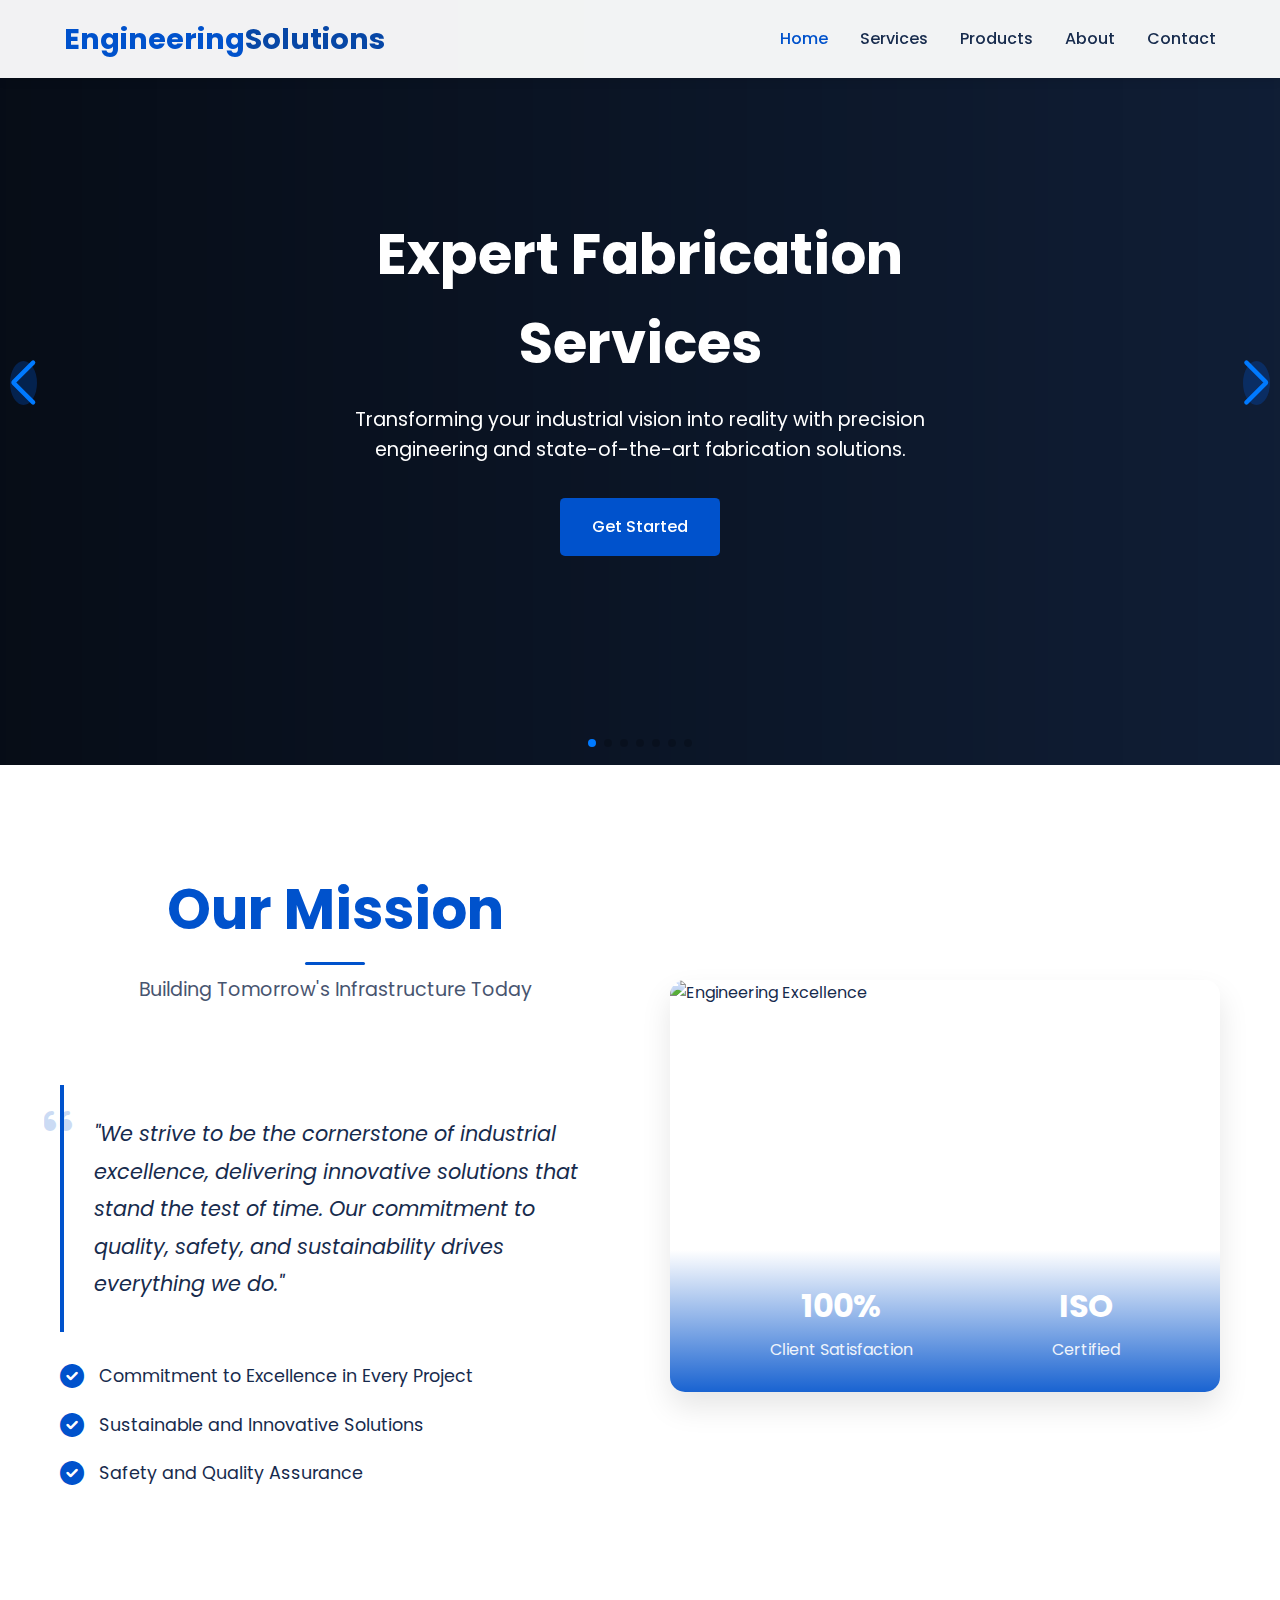
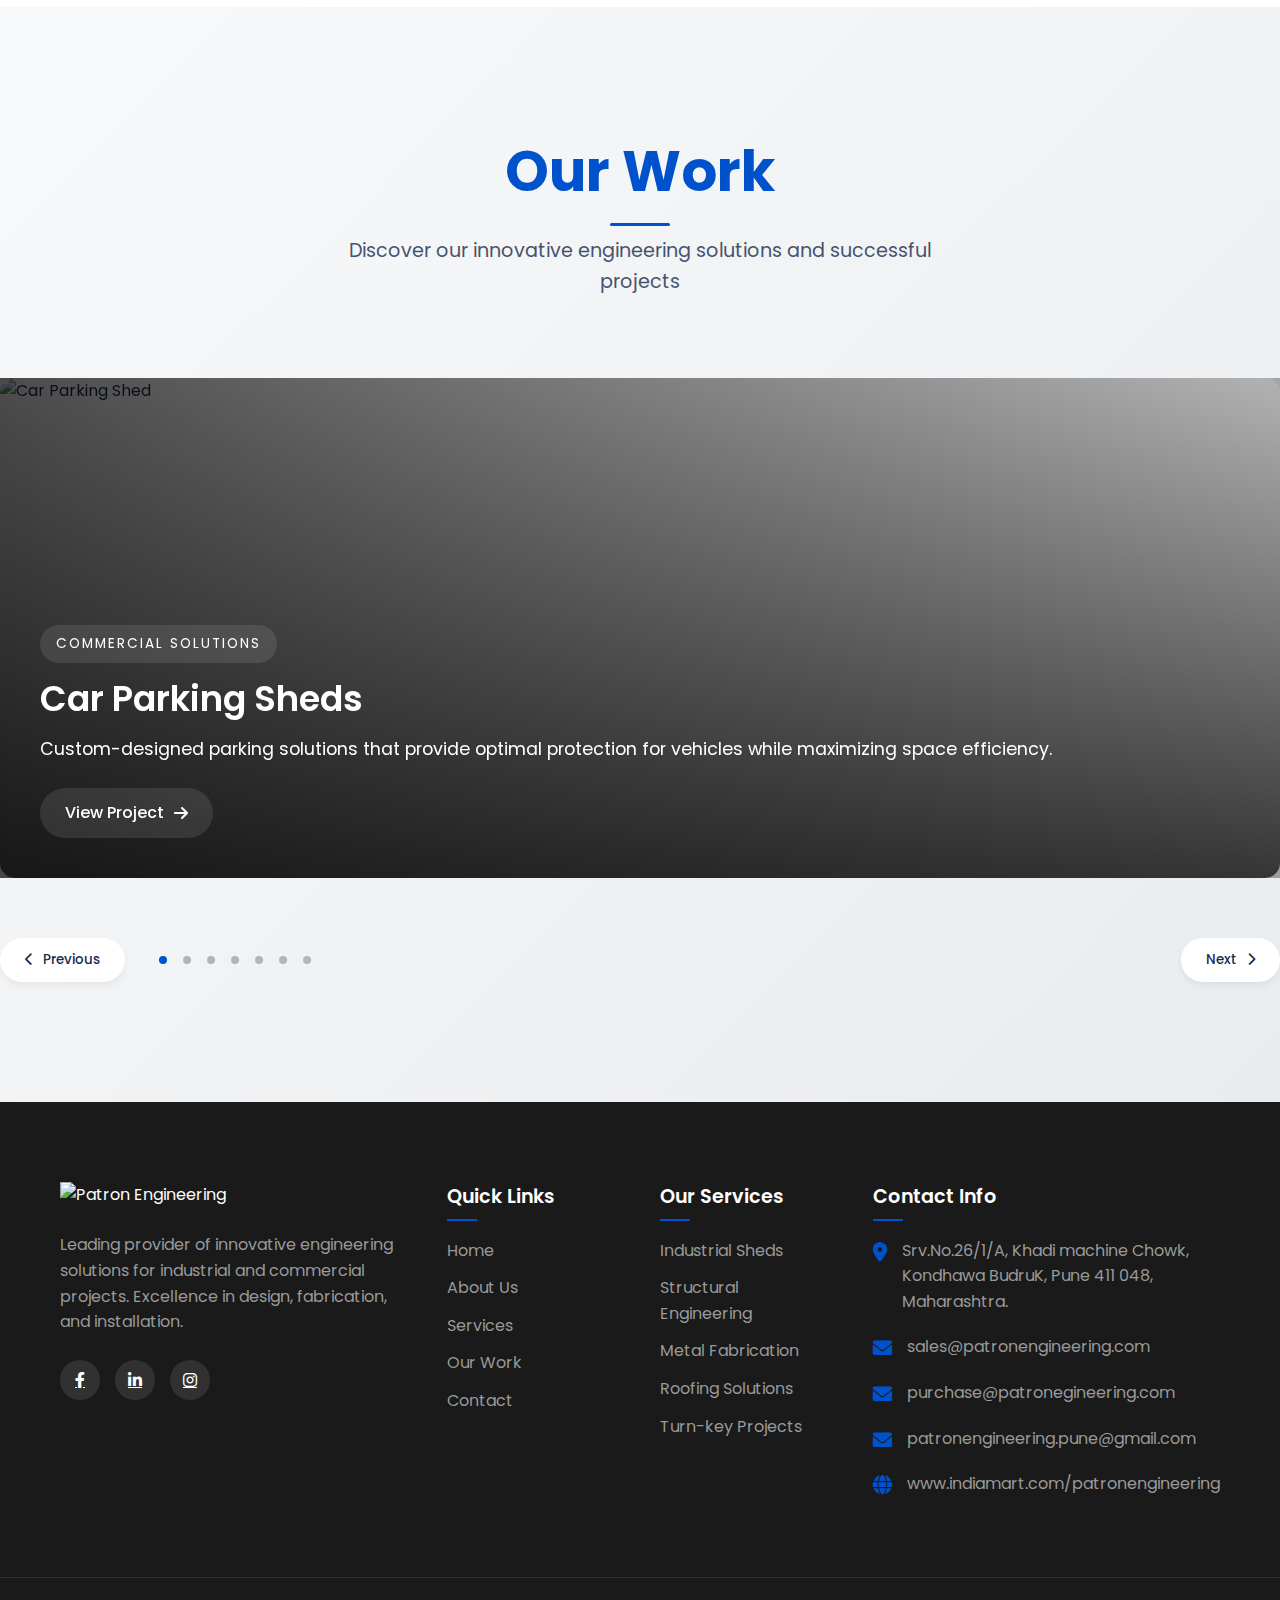
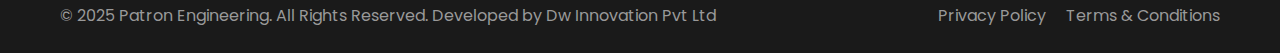
==== index.html @ 4565dd57 "first commit" ====
<!DOCTYPE html>
<html lang="en">
<head>
    <meta charset="UTF-8">
    <meta name="viewport" content="width=device-width, initial-scale=1.0">
    <title>Engineering Solutions</title>
    <link rel="stylesheet" href="styles.css">
    <link href="https://fonts.googleapis.com/css2?family=Poppins:wght@300;400;500;600;700&display=swap" rel="stylesheet">
    <link rel="stylesheet" href="https://cdnjs.cloudflare.com/ajax/libs/font-awesome/6.0.0/css/all.min.css">
    <link rel="stylesheet" href="https://cdn.jsdelivr.net/npm/swiper@8/swiper-bundle.min.css">
</head>
<body>
    <header>
        <nav>
            <div class="logo">
                <h1>Engineering<span>Solutions</span></h1>
            </div>
            <ul class="nav-links">
                <li><a href="index.html" class="active">Home</a></li>
                <li><a href="#services">Services</a></li>
                <li><a href="products.html">Products</a></li>
                <li><a href="about.html">About</a></li>
                <li><a href="contact.html">Contact</a></li>
            </ul>
            <div class="mobile-menu">
                <i class="fas fa-bars"></i>
            </div>
        </nav>
    </header>

    <main>
        <!-- Hero Section -->
        <section id="hero" class="swiper">
            <div class="swiper-wrapper">
                <div class="swiper-slide" style="background-image: url('./images/banner/arc-welding-steel-construction-site.jpg');">
                    <div class="slide-content">
                        <h2>Expert Fabrication Services</h2>
                        <p>Transforming your industrial vision into reality with precision engineering and state-of-the-art fabrication solutions.</p>
                        <a href="#contact" class="cta-button">Get Started</a>
                    </div>
                </div>
                <div class="swiper-slide" style="background-image: url('./images/banner/long-shot-man-working-roof.jpg');">
                    <div class="slide-content">
                        <h2>Premium Roofing Solutions</h2>
                        <p>Industry-leading roofing systems designed for durability, efficiency, and exceptional performance.</p>
                        <a href="#products" class="cta-button">Explore Products</a>
                    </div>
                </div>
                <div class="swiper-slide" style="background-image: url('./images/banner/portrait-factory-worker-protective-equipment-holding-thumbs-up-production-hall.jpg');">
                    <div class="slide-content">
                        <h2>Quality Construction </h2>
                        <p>Superior building materials engineered to meet the highest standards of quality and safety.</p>
                        <a href="#services" class="cta-button">Our Services</a>
                    </div>
                </div>
            </div>
            <div class="swiper-pagination"></div>
            <div class="swiper-button-next"></div>
            <div class="swiper-button-prev"></div>
        </section>

        <!-- Mission Section -->
        <section id="mission" class="section">
            <div class="container">
                <div class="mission-wrapper">
                    <div class="mission-content">
                        <div class="section-header text-left">
                            <h2>Our Mission</h2>
                            <p class="subtitle">Building Tomorrow's Infrastructure Today</p>
                        </div>
                        <div class="mission-text">
                            <blockquote class="mission-quote">
                                <i class="fas fa-quote-left"></i>
                                <p>"We strive to be the cornerstone of industrial excellence, delivering innovative solutions that stand the test of time. Our commitment to quality, safety, and sustainability drives everything we do."</p>
                            </blockquote>
                            <div class="mission-points">
                                <div class="mission-point">
                                    <i class="fas fa-check-circle"></i>
                                    <p>Commitment to Excellence in Every Project</p>
                                </div>
                                <div class="mission-point">
                                    <i class="fas fa-check-circle"></i>
                                    <p>Sustainable and Innovative Solutions</p>
                                </div>
                                <div class="mission-point">
                                    <i class="fas fa-check-circle"></i>
                                    <p>Safety and Quality Assurance</p>
                                </div>
                            </div>
                        </div>
                    </div>
                    <div class="mission-image">
                        <img src="./images/mission/workers-checking-out-architectural-plan-project.jpg" alt="Engineering Excellence">
                        <div class="mission-overlay">
                            <div class="mission-stats">
                                <div class="stat">
                                    <span class="number">100%</span>
                                    <span class="label">Client Satisfaction</span>
                                </div>
                                <div class="stat">
                                    <span class="number">ISO</span>
                                    <span class="label">Certified</span>
                                </div>
                            </div>
                        </div>
                    </div>
                </div>
            </div>
        </section>
         <!-- Client Work Section -->
         <section class="work-slider-container">
            <div class="section-header">
                <h2>Our Work</h2>
                <p class="subtitle">Discover our innovative engineering solutions and successful projects</p>
            </div>
            
            <div class="work-slider swiper">
                <div class="swiper-wrapper">
                    <div class="swiper-slide work-slide">
                        <div class="work-slide-inner">
                            <div class="work-image">
                                <img src="https://shadecoindia.com/wp-content/uploads/2020/01/tensile-shed-car-parking.jpeg" alt="Car Parking Shed">
                                <div class="work-overlay"></div>
                            </div>
                            <div class="work-content">
                                <span class="work-category">Commercial Solutions</span>
                                <h3>Car Parking Sheds</h3>
                                <p>Custom-designed parking solutions that provide optimal protection for vehicles while maximizing space efficiency.</p>
                                <a href="#" class="work-link">
                                    View Project <i class="fas fa-arrow-right"></i>
                                </a>
                            </div>
                        </div>
                    </div>
        
                    <div class="swiper-slide work-slide">
                        <div class="work-slide-inner">
                            <div class="work-image">
                                <img src="https://images.unsplash.com/photo-1701074939685-7c182a8ca8f5?q=80&w=1934&auto=format&fit=crop&ixlib=rb-4.0.3&ixid=M3wxMjA3fDB8MHxwaG90by1wYWdlfHx8fGVufDB8fHx8fA%3D%3D" alt="Air Ventilators">
                                <div class="work-overlay"></div>
                            </div>
                            <div class="work-content">
                                <span class="work-category">Ventilation Systems</span>
                                <h3>Industrial Ventilation</h3>
                                <p>State-of-the-art ventilation solutions designed for optimal air circulation and energy efficiency.</p>
                                <a href="#" class="work-link">
                                    View Project <i class="fas fa-arrow-right"></i>
                                </a>
                            </div>
                        </div>
                    </div>
        
                    <div class="swiper-slide work-slide">
                        <div class="work-slide-inner">
                            <div class="work-image">
                                <img src="./images/work/low-angle-view-scafolding-building.jpg" alt="Prefabricated Factory">
                                <div class="work-overlay"></div>
                            </div>
                            <div class="work-content">
                                <span class="work-category">Turn-key Solutions</span>
                                <h3>Prefabricated Structures</h3>
                                <p>End-to-end construction solutions with modern prefabrication techniques for rapid deployment.</p>
                                <a href="#" class="work-link">
                                    View Project <i class="fas fa-arrow-right"></i>
                                </a>
                            </div>
                        </div>
                    </div>

                    <div class="swiper-slide work-slide">
                        <div class="work-slide-inner">
                            <div class="work-image">
                                <img src="./images/work/industrial-shed-500x500.webp" alt="Industrial Shed">
                                <div class="work-overlay"></div>
                            </div>
                            <div class="work-content">
                                <span class="work-category">Industrial Infrastructure</span>
                                <h3>Industrial Sheds</h3>
                                <p>Custom-engineered industrial sheds designed for maximum durability and operational efficiency.</p>
                                <a href="#" class="work-link">
                                    View Project <i class="fas fa-arrow-right"></i>
                                </a>
                            </div>
                        </div>
                    </div>

                    <div class="swiper-slide work-slide">
                        <div class="work-slide-inner">
                            <div class="work-image">
                                <img src="./images/work/frp-colour-coated-roofing-sheet-250x250.webp" alt="FRP Roofing">
                                <div class="work-overlay"></div>
                            </div>
                            <div class="work-content">
                                <span class="work-category">Roofing Solutions</span>
                                <h3>FRP Roofing Systems</h3>
                                <p>High-quality color-coated roofing sheets that combine aesthetics with superior weather protection.</p>
                                <a href="#" class="work-link">
                                    View Project <i class="fas fa-arrow-right"></i>
                                </a>
                            </div>
                        </div>
                    </div>

                    <div class="swiper-slide work-slide">
                        <div class="work-slide-inner">
                            <div class="work-image">
                                <img src="./images/work/1735461404530-500x500.webp" alt="Metal Fabrication">
                                <div class="work-overlay"></div>
                            </div>
                            <div class="work-content">
                                <span class="work-category">Metal Works</span>
                                <h3>Custom Fabrication</h3>
                                <p>Precision metal fabrication services tailored to meet specific industrial requirements.</p>
                                <a href="#" class="work-link">
                                    View Project <i class="fas fa-arrow-right"></i>
                                </a>
                            </div>
                        </div>
                    </div>

                    <div class="swiper-slide work-slide">
                        <div class="work-slide-inner">
                            <div class="work-image">
                                <img src="./images/work/m46-250x250.webp" alt="Structural Solutions">
                                <div class="work-overlay"></div>
                            </div>
                            <div class="work-content">
                                <span class="work-category">Structural Engineering</span>
                                <h3>Steel Structures</h3>
                                <p>Engineered steel structures designed for strength, stability, and long-term performance.</p>
                                <a href="#" class="work-link">
                                    View Project <i class="fas fa-arrow-right"></i>
                                </a>
                            </div>
                        </div>
                    </div>
                </div>
            </div>
        
            <div class="work-slider-nav">
                <button class="work-prev">
                    <i class="fas fa-chevron-left"></i>
                    <span>Previous</span>
                </button>
                <div class="work-pagination"></div>
                <button class="work-next">
                    <span>Next</span>
                    <i class="fas fa-chevron-right"></i>
                </button>
            </div>
        </section>
    </main>

    <footer class="footer">
        <div class="footer-top">
            <div class="container">
                <div class="footer-grid">
                    <div class="footer-info">
                        <div class="footer-logo">
                            <img src="./images/logo.png" alt="Patron Engineering">
                        </div>
                        <p>Leading provider of innovative engineering solutions for industrial and commercial projects. Excellence in design, fabrication, and installation.</p>
                        <div class="social-links">
                            <a href="#" class="social-link">
                                <i class="fab fa-facebook-f"></i>
                            </a>
                            <a href="#" class="social-link">
                                <i class="fab fa-linkedin-in"></i>
                            </a>
                            <a href="#" class="social-link">
                                <i class="fab fa-instagram"></i>
                            </a>
                        </div>
                    </div>

                    <div class="footer-links">
                        <h4>Quick Links</h4>
                        <ul>
                            <li><a href="#home">Home</a></li>
                            <li><a href="#about">About Us</a></li>
                            <li><a href="#services">Services</a></li>
                            <li><a href="#work">Our Work</a></li>
                            <li><a href="#contact">Contact</a></li>
                        </ul>
                    </div>

                    <div class="footer-services">
                        <h4>Our Services</h4>
                        <ul>
                            <li><a href="#">Industrial Sheds</a></li>
                            <li><a href="#">Structural Engineering</a></li>
                            <li><a href="#">Metal Fabrication</a></li>
                            <li><a href="#">Roofing Solutions</a></li>
                            <li><a href="#">Turn-key Projects</a></li>
                        </ul>
                    </div>

                    <div class="footer-contact">
                        <h4>Contact Info</h4>
                        <ul>
                            <li>
                                <i class="fas fa-map-marker-alt"></i>
                                <span>Srv.No.26/1/A, Khadi machine Chowk,<br>Kondhawa BudruK, Pune 411 048,<br>Maharashtra.</span>
                            </li>
                            <li>
                                <i class="fas fa-envelope"></i>
                                <a href="mailto:sales@patronengineering.com">sales@patronengineering.com</a>
                            </li>
                            <li>
                                <i class="fas fa-envelope"></i>
                                <a href="mailto:purchase@patronegineering.com">purchase@patronegineering.com</a>
                            </li>
                            <li>
                                <i class="fas fa-envelope"></i>
                                <a href="mailto:patronengineering.pune@gmail.com">patronengineering.pune@gmail.com</a>
                            </li>
                            <li>
                                <i class="fas fa-globe"></i>
                                <a href="https://www.indiamart.com/patronengineering" target="_blank">www.indiamart.com/patronengineering</a>
                            </li>
                        </ul>
                    </div>
                </div>
            </div>
        </div>

        <div class="footer-bottom">
            <div class="container">
                <p>&copy; 2025 Patron Engineering. All Rights Reserved. Developed by Dw Innovation Pvt Ltd</p>
                <div class="footer-bottom-links">
                    <a href="#">Privacy Policy</a>
                    <a href="#">Terms & Conditions</a>
                </div>
            </div>
        </div>
    </footer>

    <script src="https://cdn.jsdelivr.net/npm/swiper@8/swiper-bundle.min.js"></script>
    <script src="script.js"></script>
</body>
</html>
---- styles.css ----
:root {
    --primary-color: #0052cc;
    --secondary-color: #0747a6;
    --white: #ffffff;
    --light-gray: #f4f5f7;
    --dark-gray: #172b4d;
}

* {
    margin: 0;
    padding: 0;
    box-sizing: border-box;
    font-family: 'Poppins', sans-serif;
}

body {
    line-height: 1.6;
    color: var(--dark-gray);
}

/* Header Styles */
header {
    position: fixed;
    width: 100%;
    z-index: 1000;
    background: rgba(255, 255, 255, 0.95);
    box-shadow: 0 2px 10px rgba(0, 0, 0, 0.1);
}

nav {
    display: flex;
    justify-content: space-between;
    align-items: center;
    padding: 1rem 5%;
    max-width: 1400px;
    margin: 0 auto;
}

.logo h1 {
    color: var(--primary-color);
    font-size: 1.8rem;
    font-weight: 700;
}

.logo span {
    color: var(--secondary-color);
}

.nav-links {
    display: flex;
    list-style: none;
    gap: 2rem;
}

.nav-links a {
    text-decoration: none;
    color: var(--dark-gray);
    font-weight: 500;
    transition: color 0.3s ease;
}

.nav-links a:hover,
.nav-links a.active {
    color: var(--primary-color);
}

.mobile-menu {
    display: none;
    cursor: pointer;
}

/* Hero Section */
#hero {
    height: 85vh;
    width: 100%;
    position: relative;
    overflow: hidden;
    margin-top: 0;
    background-color: var(--dark-gray);
}

.swiper {
    width: 100%;
    height: 100%;
}

.swiper-slide {
    position: relative;
    background-size: cover;
    background-position: center;
    background-repeat: no-repeat;
    width: 100%;
    height: 100%;
}

.swiper-slide::before {
    content: '';
    position: absolute;
    top: 0;
    left: 0;
    width: 100%;
    height: 100%;
    background: linear-gradient(to right, rgba(0,0,0,0.7), rgba(0,0,0,0.3));
    z-index: 1;
}

.slide-content {
    position: absolute;
    text-align: center;
    top: 50%;
    left: 50%;
    transform: translate(-50%, -50%);
    color: var(--white);
    z-index: 2;
    max-width: 600px;
}

.slide-content h2 {
    text-align: center;
    font-size: 3.5rem;
    font-weight: 700;
    margin-bottom: 1rem;
}

.slide-content p {
    font-size: 1.2rem;
    margin-bottom: 2rem;
}

.cta-button {
    display: inline-block;
    padding: 1rem 2rem;
    background: var(--primary-color);
    color: var(--white);
    text-decoration: none;
    border-radius: 5px;
    font-weight: 500;
    transition: all 0.3s ease;
}

.cta-button:hover {
    background: var(--secondary-color);
    transform: translateY(-2px);
}

/* Navigation Styles */
.swiper-button-next,
.swiper-button-prev {
    color: var(--white);
    width: 50px;
    height: 50px;
    background: rgba(0, 82, 204, 0.3);
    border-radius: 50%;
    transition: all 0.3s ease;
    z-index: 10;
}

.swiper-button-next:hover,
.swiper-button-prev:hover {
    background: var(--primary-color);
}

.swiper-button-next::after,
.swiper-button-prev::after {
    font-size: 1.2rem;
    font-weight: bold;
}

.swiper-pagination {
    z-index: 10;
}

.swiper-pagination-bullet {
    width: 12px;
    height: 12px;
    background: rgba(255, 255, 255, 0.5);
    transition: all 0.3s ease;
}

.swiper-pagination-bullet-active {
    background: var(--primary-color);
    width: 30px;
    border-radius: 6px;
}

/* General Section Styles */
.section {
    padding: 100px 0;
}

.container {
    max-width: 1200px;
    margin: 0 auto;
    padding: 0 20px;
}

.section-header {
    margin-bottom: 3rem;
}

.section-header h2 {
    font-size: 2.5rem;
    color: var(--dark-gray);
    margin-bottom: 1rem;
}

.section-header .subtitle {
    color: var(--primary-color);
    font-size: 1.2rem;
}

.text-left {
    text-align: left;
}

/* Mission Section */
.mission-wrapper {
    display: flex;
    gap: 60px;
    align-items: center;
}

.mission-content {
    flex: 1;
}

.mission-quote {
    position: relative;
    padding: 30px 0;
    margin: 30px 0;
    border-left: 4px solid var(--primary-color);
    padding-left: 30px;
}

.mission-quote i {
    color: var(--primary-color);
    font-size: 2rem;
    opacity: 0.2;
    position: absolute;
    left: -20px;
    top: 20px;
}

.mission-quote p {
    font-size: 1.3rem;
    line-height: 1.8;
    color: var(--dark-gray);
    font-style: italic;
}

.mission-points {
    margin-top: 30px;
}

.mission-point {
    display: flex;
    align-items: center;
    gap: 15px;
    margin-bottom: 20px;
}

.mission-point i {
    color: var(--primary-color);
    font-size: 1.5rem;
}

.mission-point p {
    margin: 0;
    font-size: 1.1rem;
    color: var(--dark-gray);
}

.mission-image {
    flex: 1;
    position: relative;
    border-radius: 15px;
    overflow: hidden;
    box-shadow: 0 15px 30px rgba(0, 0, 0, 0.1);
    aspect-ratio: 4/3;
}

.mission-image img {
    width: 100%;
    height: 100%;
    object-fit: cover;
    transition: transform 0.5s ease;
}

.mission-image:hover img {
    transform: scale(1.05);
}

.mission-overlay {
    position: absolute;
    bottom: 0;
    left: 0;
    right: 0;
    background: linear-gradient(to top, rgba(0,82,204,0.9), transparent);
    padding: 30px;
}

.mission-stats {
    display: flex;
    justify-content: space-around;
    color: white;
    text-align: center;
}

.stat .number {
    display: block;
    font-size: 2rem;
    font-weight: 700;
    margin-bottom: 5px;
}

.stat .label {
    font-size: 1rem;
    opacity: 0.9;
}

/* Work Section Styles */
.work-slider-container {
    position: relative;
    width: 100%;
    padding: 120px 0;
    background: linear-gradient(135deg, #f8f9fa 0%, #e9ecef 100%);
    overflow: hidden;
}

.section-header {
    text-align: center;
    margin-bottom: 80px;
}

.section-header h2 {
    font-size: 3.5rem;
    margin-bottom: 20px;
    color: var(--primary-color);
    position: relative;
}

.section-header h2::after {
    content: '';
    position: absolute;
    bottom: -10px;
    left: 50%;
    transform: translateX(-50%);
    width: 60px;
    height: 3px;
    background: var(--primary-color);
    border-radius: 2px;
}

.section-header .subtitle {
    font-size: 1.2rem;
    color: var(--dark-gray);
    max-width: 600px;
    margin: 0 auto;
    opacity: 0.8;
}

.work-slider {
    padding: 20px 0;
}

.work-slide {
    opacity: 0;
    transition: opacity 0.5s ease;
}

.work-slide-inner {
    position: relative;
    border-radius: 15px;
    overflow: hidden;
    background: var(--white);
    box-shadow: 0 15px 30px rgba(0, 0, 0, 0.1);
}

.work-image {
    position: relative;
    width: 100%;
    height: 500px;
    overflow: hidden;
}

.work-overlay {
    position: absolute;
    inset: 0;
    background: linear-gradient(to top, rgba(0, 0, 0, 0.7), transparent);
    opacity: 0;
    transition: opacity 0.5s ease;
}

.work-image img {
    width: 100%;
    height: 100%;
    object-fit: cover;
    transition: transform 0.5s ease;
}

.work-content {
    position: absolute;
    bottom: 0;
    left: 0;
    right: 0;
    padding: 40px;
    color: var(--white);
    z-index: 2;
}

.work-category {
    display: inline-block;
    font-size: 0.85rem;
    text-transform: uppercase;
    letter-spacing: 2px;
    padding: 8px 16px;
    background: rgba(255, 255, 255, 0.1);
    backdrop-filter: blur(10px);
    border-radius: 30px;
    margin-bottom: 15px;
    transform: translateY(20px);
    opacity: 0;
    transition: all 0.5s ease;
}

.work-content h3 {
    font-size: 2.2rem;
    font-weight: 600;
    line-height: 1.2;
    margin-bottom: 15px;
    transform: translateY(20px);
    opacity: 0;
    transition: all 0.5s ease;
}

.work-content p {
    font-size: 1.1rem;
    line-height: 1.6;
    margin-bottom: 25px;
    opacity: 0;
    transform: translateY(20px);
    transition: all 0.5s ease;
}

.work-link {
    display: inline-flex;
    align-items: center;
    gap: 10px;
    color: var(--white);
    text-decoration: none;
    font-weight: 500;
    padding: 12px 25px;
    background: rgba(255, 255, 255, 0.1);
    backdrop-filter: blur(10px);
    border-radius: 30px;
    transform: translateY(20px);
    opacity: 0;
    transition: all 0.3s ease;
}

.work-link:hover {
    background: var(--primary-color);
    transform: translateY(-2px);
}

.work-link i {
    transition: transform 0.3s ease;
}

.work-link:hover i {
    transform: translateX(5px);
}

/* Active Slide Styles */
.swiper-slide-active.work-slide {
    opacity: 1;
}

.swiper-slide-active .work-overlay {
    opacity: 1;
}

.swiper-slide-active .work-content,
.swiper-slide-active .work-category,
.swiper-slide-active .work-content h3,
.swiper-slide-active .work-content p,
.swiper-slide-active .work-link {
    transform: translateY(0);
    opacity: 1;
}

/* Navigation Styles */
.work-slider-nav {
    display: flex;
    align-items: center;
    justify-content: center;
    gap: 30px;
    margin-top: 60px;
}

.work-prev,
.work-next {
    display: flex;
    align-items: center;
    gap: 10px;
    color: var(--dark-gray);
    font-weight: 500;
    padding: 12px 25px;
    background: var(--white);
    border-radius: 30px;
    box-shadow: 0 4px 6px rgba(0, 0, 0, 0.05);
    cursor: pointer;
    transition: all 0.3s ease;
    border: none;
}

.work-prev:hover,
.work-next:hover {
    background: var(--primary-color);
    color: var(--white);
    transform: translateY(-2px);
}

.work-pagination {
    display: flex;
    gap: 8px;
}

.work-pagination .swiper-pagination-bullet {
    width: 8px;
    height: 8px;
    border-radius: 50%;
    background: var(--dark-gray);
    opacity: 0.3;
    transition: all 0.3s ease;
    cursor: pointer;
}

.work-pagination .swiper-pagination-bullet-active {
    opacity: 1;
    background: var(--primary-color);
}

/* Loading State */
.work-image.loading {
    background: #f1f3f5;
}

/* Responsive Styles */
@media (max-width: 1200px) {
    .section-header h2 {
        font-size: 3rem;
    }
    .work-image {
        height: 450px;
    }
}

@media (max-width: 768px) {
    .work-slider-container {
        padding: 80px 0;
    }
    .section-header h2 {
        font-size: 2.5rem;
    }
    .work-image {
        height: 400px;
    }
    .work-content {
        padding: 30px;
    }
    .work-content h3 {
        font-size: 1.8rem;
    }
}

@media (max-width: 480px) {
    .work-image {
        height: 350px;
    }
    .work-content h3 {
        font-size: 1.5rem;
    }
    .section-header h2 {
        font-size: 2rem;
    }
}

/* Responsive Design */
@media (max-width: 768px) {
    .nav-links {
        display: none;
    }

    .mobile-menu {
        display: block;
    }

    .slide-content {
        left: 5%;
        max-width: 90%;
    }

    .slide-content h2 {
        font-size: 2.5rem;
    }

    .mission-wrapper {
        flex-direction: column;
    }

    .mission-quote p {
        font-size: 1.1rem;
    }

    .section {
        padding: 60px 0;
    }

    .section-header h2 {
        font-size: 2rem;
    }
}

/* Add margin to the main content to prevent overlap */
main {
    position: relative;
    z-index: 1;
}

.section:not(#hero) {
    position: relative;
    z-index: 2;
    background: var(--white);
}

/* Footer Styles */
.footer {
    background: #1a1a1a;
    color: #fff;
}

.footer-top {
    padding: 80px 0 60px;
}

.footer-grid {
    display: grid;
    grid-template-columns: 2fr 1fr 1fr 1.5fr;
    gap: 40px;
}

/* Footer Info Section */
.footer-info {
    max-width: 400px;
}

.footer-logo {
    margin-bottom: 25px;
}

.footer-logo img {
    height: 50px;
    width: auto;
}

.footer-info p {
    color: #999;
    line-height: 1.6;
    margin-bottom: 25px;
}

.social-links {
    display: flex;
    gap: 15px;
}

.social-link {
    display: flex;
    align-items: center;
    justify-content: center;
    width: 40px;
    height: 40px;
    background: rgba(255, 255, 255, 0.1);
    border-radius: 50%;
    color: #fff;
    transition: all 0.3s ease;
}

.social-link:hover {
    background: var(--primary-color);
    transform: translateY(-3px);
}

/* Footer Links Sections */
.footer-links h4,
.footer-services h4,
.footer-contact h4 {
    color: #fff;
    font-size: 1.2rem;
    font-weight: 600;
    margin-bottom: 25px;
    position: relative;
}

.footer-links h4::after,
.footer-services h4::after,
.footer-contact h4::after {
    content: '';
    position: absolute;
    left: 0;
    bottom: -8px;
    width: 30px;
    height: 2px;
    background: var(--primary-color);
}

.footer-links ul,
.footer-services ul,
.footer-contact ul {
    list-style: none;
    padding: 0;
    margin: 0;
}

.footer-links li,
.footer-services li {
    margin-bottom: 12px;
}

.footer-links a,
.footer-services a {
    color: #999;
    text-decoration: none;
    transition: all 0.3s ease;
    display: inline-block;
}

.footer-links a:hover,
.footer-services a:hover {
    color: var(--primary-color);
    transform: translateX(5px);
}

/* Footer Contact Section */
.footer-contact ul li {
    display: flex;
    align-items: flex-start;
    gap: 15px;
    margin-bottom: 20px;
}

.footer-contact i {
    color: var(--primary-color);
    font-size: 1.2rem;
    margin-top: 4px;
}

.footer-contact span,
.footer-contact a {
    color: #999;
    text-decoration: none;
    transition: color 0.3s ease;
    line-height: 1.6;
}

.footer-contact a:hover {
    color: var(--primary-color);
}

/* Footer Bottom */
.footer-bottom {
    padding: 25px 0;
    border-top: 1px solid rgba(255, 255, 255, 0.1);
}

.footer-bottom .container {
    display: flex;
    justify-content: space-between;
    align-items: center;
}

.footer-bottom p {
    color: #999;
    margin: 0;
}

.footer-bottom-links {
    display: flex;
    gap: 20px;
}

.footer-bottom-links a {
    color: #999;
    text-decoration: none;
    transition: color 0.3s ease;
}

.footer-bottom-links a:hover {
    color: var(--primary-color);
}

/* Responsive Footer */
@media (max-width: 1200px) {
    .footer-grid {
        grid-template-columns: 1.5fr 1fr 1fr 1.2fr;
        gap: 30px;
    }
}

@media (max-width: 992px) {
    .footer-grid {
        grid-template-columns: 1fr 1fr;
        gap: 40px;
    }
    
    .footer-info {
        grid-column: 1 / -1;
        max-width: 100%;
        text-align: center;
    }
    
    .social-links {
        justify-content: center;
    }
    
    .footer-links h4::after,
    .footer-services h4::after,
    .footer-contact h4::after {
        left: 50%;
        transform: translateX(-50%);
    }
}

@media (max-width: 768px) {
    .footer-top {
        padding: 60px 0 40px;
    }
    
    .footer-grid {
        grid-template-columns: 1fr;
        gap: 40px;
        text-align: center;
    }
    
    .footer-contact ul li {
        justify-content: center;
    }
    
    .footer-bottom .container {
        flex-direction: column;
        gap: 15px;
        text-align: center;
    }
    
    .footer-bottom-links {
        justify-content: center;
    }
}

@media (max-width: 480px) {
    .footer-top {
        padding: 40px 0 30px;
    }
    
    .footer-grid {
        gap: 30px;
    }
    
    .footer-bottom {
        padding: 20px 0;
    }
}

/* About Page Styles */
.about-banner {
    position: relative;
    height: 85vh;
    background: url('./images/work/low-angle-view-scafolding-building.jpg') center/cover no-repeat;
    display: flex;
    align-items: center;
    justify-content: center;
    text-align: center;
    color: var(--white);
}

.about-banner-overlay {
    position: absolute;
    inset: 0;
    background: rgba(0, 0, 0, 0.6);
}

.about-banner .container {
    margin-top: 100px;
    position: relative;
    z-index: 1;
}

.about-banner h1 {
    font-size: 3.5rem;
    margin-bottom: 20px;
    line-height: 1.2;
}

.about-banner h1 .highlight {
    color: var(--primary-color);
    position: relative;
    display: inline-block;
}

.about-banner h1 .highlight::after {
    content: '';
    position: absolute;
    bottom: 0;
    left: 0;
    width: 100%;
    height: 8px;
    background: rgba(0, 82, 204, 0.3);
    z-index: -1;
}

.about-banner .banner-subtitle {
    font-size: 1.4rem;
    opacity: 0.9;
    margin-bottom: 40px;
    max-width: 700px;
    margin-left: auto;
    margin-right: auto;
}

.about-banner .banner-highlights {
    display: flex;
    justify-content: center;
    gap: 40px;
    margin-top: 40px;
}

.about-banner .highlight-item {
    display: flex;
    flex-direction: column;
    align-items: center;
    gap: 10px;
    padding: 20px;
    background: rgba(255, 255, 255, 0.1);
    backdrop-filter: blur(10px);
    border-radius: 15px;
    transition: transform 0.3s ease;
}

.about-banner .highlight-item:hover {
    transform: translateY(-5px);
}

.about-banner .highlight-item i {
    font-size: 2rem;
    color: var(--primary-color);
}

.about-banner .highlight-item span {
    font-size: 1.1rem;
    font-weight: 500;
}

@media (max-width: 992px) {
    .about-banner h1 {
        font-size: 3rem;
    }
    
    .about-banner .banner-subtitle {
        font-size: 1.2rem;
    }
    
    .about-banner .banner-highlights {
        flex-direction: column;
        gap: 20px;
        align-items: center;
    }
    
    .about-banner .highlight-item {
        width: 100%;
        max-width: 300px;
    }
}

@media (max-width: 768px) {
    .about-banner h1 {
        font-size: 2.5rem;
    }
}

@media (max-width: 480px) {
    .about-banner h1 {
        font-size: 2rem;
    }
}

.about-content {
    padding: 100px 0;
}

.about-grid {
    display: grid;
    grid-template-columns: 1fr 1fr;
    gap: 60px;
    align-items: center;
    margin-bottom: 80px;
}

.about-info h2 {
    font-size: 2.5rem;
    color: var(--primary-color);
    margin-bottom: 30px;
}

.about-info .lead {
    font-size: 1.2rem;
    line-height: 1.8;
    color: var(--dark-gray);
    margin-bottom: 25px;
}

.about-info p {
    color: #666;
    line-height: 1.7;
}

.about-image {
    position: relative;
    border-radius: 20px;
    overflow: hidden;
    box-shadow: 0 20px 40px rgba(0, 0, 0, 0.1);
}

.about-image img {
    width: 100%;
    height: 100%;
    object-fit: cover;
    transition: transform 0.5s ease;
}

.about-image:hover img {
    transform: scale(1.05);
}

/* Company Details */
.company-details {
    padding: 60px 0;
    background: #f8f9fa;
    border-radius: 20px;
    margin-bottom: 80px;
}

.company-details h3 {
    text-align: center;
    font-size: 2rem;
    color: var(--primary-color);
    margin-bottom: 50px;
}

.details-grid {
    display: grid;
    grid-template-columns: repeat(4, 1fr);
    gap: 30px;
    padding: 0 40px;
}

.detail-card {
    text-align: center;
    padding: 30px 20px;
    background: var(--white);
    border-radius: 15px;
    box-shadow: 0 10px 20px rgba(0, 0, 0, 0.05);
    transition: transform 0.3s ease;
}

.detail-card:hover {
    transform: translateY(-5px);
}

.detail-card i {
    font-size: 2.5rem;
    color: var(--primary-color);
    margin-bottom: 20px;
}

.detail-card h4 {
    font-size: 1.1rem;
    margin-bottom: 10px;
    color: var(--dark-gray);
}

.detail-card p {
    color: #666;
}

.gst-info {
    text-align: center;
    margin-top: 40px;
    padding: 30px;
    background: var(--white);
    border-radius: 15px;
    box-shadow: 0 10px 20px rgba(0, 0, 0, 0.05);
    display: inline-block;
    position: relative;
    left: 50%;
    transform: translateX(-50%);
}

.gst-info h4 {
    font-size: 1.2rem;
    color: var(--primary-color);
    margin-bottom: 10px;
}

.gst-info p {
    font-size: 1.1rem;
    color: var(--dark-gray);
    font-weight: 500;
}

/* Why Choose Us */
.why-choose-us {
    padding: 60px 0;
}

.why-choose-us h3 {
    text-align: center;
    font-size: 2rem;
    color: var(--primary-color);
    margin-bottom: 50px;
}

.features-grid {
    display: grid;
    grid-template-columns: repeat(4, 1fr);
    gap: 30px;
}

.feature {
    text-align: center;
    padding: 40px 20px;
    background: var(--white);
    border-radius: 15px;
    box-shadow: 0 10px 20px rgba(0, 0, 0, 0.05);
    transition: transform 0.3s ease;
}

.feature:hover {
    transform: translateY(-5px);
}

.feature i {
    font-size: 2.5rem;
    color: var(--primary-color);
    margin-bottom: 20px;
}

.feature h4 {
    font-size: 1.2rem;
    margin-bottom: 15px;
    color: var(--dark-gray);
}

.feature p {
    color: #666;
    line-height: 1.6;
}

/* Responsive Styles */
@media (max-width: 1200px) {
    .about-banner h1 {
        font-size: 3.5rem;
    }
    .details-grid,
    .features-grid {
        grid-template-columns: repeat(2, 1fr);
    }
}

@media (max-width: 992px) {
    .about-grid {
        grid-template-columns: 1fr;
        gap: 40px;
    }
    .about-info {
        text-align: center;
    }
    .about-banner h1 {
        font-size: 3rem;
    }
}

@media (max-width: 768px) {
    .about-banner {
        height: 300px;
    }
    .about-banner h1 {
        font-size: 2.5rem;
    }
    .about-content {
        padding: 60px 0;
    }
    .company-details {
        padding: 40px 0;
    }
    .details-grid,
    .features-grid {
        grid-template-columns: 1fr;
        gap: 20px;
    }
    .detail-card,
    .feature {
        padding: 25px 15px;
    }
}

@media (max-width: 480px) {
    .about-banner h1 {
        font-size: 2rem;
    }
    .about-banner p {
        font-size: 1rem;
    }
    .about-info h2 {
        font-size: 2rem;
    }
    .company-details h3,
    .why-choose-us h3 {
        font-size: 1.8rem;
    }
}

/* Contact Page Styles */
.contact-banner {
    position: relative;
    padding-top: 80px;
    height: 85vh;
    background: url('./images/contact/carpenter-talking-mobile-phone.jpg') center/cover no-repeat;
    display: flex;
    align-items: center;
    text-align: center;
    color: var(--white);
}

.contact-banner-overlay {
    position: absolute;
    inset: 0;
    background: rgba(0, 0, 0, 0.6);
}

.contact-banner .container {
    position: relative;
    z-index: 1;
}

.contact-banner h1 {
    font-size: 3.5rem;
    margin-bottom: 20px;
    line-height: 1.2;
}

.contact-banner h1 .highlight {
    color: var(--primary-color);
    position: relative;
    display: inline-block;
}

.contact-banner h1 .highlight::after {
    content: '';
    position: absolute;
    bottom: 0;
    left: 0;
    width: 100%;
    height: 8px;
    background: rgba(0, 82, 204, 0.3);
    z-index: -1;
}

.contact-banner .banner-subtitle {
    font-size: 1.4rem;
    opacity: 0.9;
    margin-bottom: 40px;
    max-width: 700px;
    margin-left: auto;
    margin-right: auto;
}

.banner-highlights {
    display: flex;
    justify-content: center;
    gap: 40px;
    margin-top: 40px;
}

.highlight-item {
    display: flex;
    flex-direction: column;
    align-items: center;
    gap: 10px;
    padding: 20px;
    background: rgba(255, 255, 255, 0.1);
    backdrop-filter: blur(10px);
    border-radius: 15px;
    transition: transform 0.3s ease;
}

.highlight-item:hover {
    transform: translateY(-5px);
}

.highlight-item i {
    font-size: 2rem;
    color: var(--primary-color);
}

.highlight-item span {
    font-size: 1.1rem;
    font-weight: 500;
}

.contact-content {
    padding: 80px 0;
}

.contact-grid {
    display: grid;
    grid-template-columns: 1.2fr 0.8fr;
    gap: 60px;
    align-items: start;
}

/* Contact Form Styles */
.contact-form-container {
    background: white;
    padding: 40px;
    border-radius: 20px;
    box-shadow: 0 10px 30px rgba(0, 0, 0, 0.1);
}

.contact-form-container h2 {
    font-size: 2rem;
    color: var(--primary-color);
    margin-bottom: 30px;
}

.contact-form {
    display: grid;
    gap: 20px;
}

.form-group {
    position: relative;
}

.form-group input,
.form-group select,
.form-group textarea {
    width: 100%;
    padding: 15px;
    border: 1px solid #ddd;
    border-radius: 8px;
    font-family: inherit;
}

.form-group textarea {
    height: 150px;
    resize: none;
}

.form-group label {
    position: absolute;
    left: 15px;
    top: 15px;
    color: #666;
    transition: all 0.3s ease;
    pointer-events: none;
}

.form-group input:focus,
.form-group select:focus,
.form-group textarea:focus {
    border-color: var(--primary-color);
    box-shadow: 0 0 0 2px rgba(0, 82, 204, 0.1);
    outline: none;
}

.form-group input:focus + label,
.form-group textarea:focus + label,
.form-group input:not(:placeholder-shown) + label,
.form-group textarea:not(:placeholder-shown) + label {
    top: -10px;
    left: 10px;
    background: white;
    padding: 0 5px;
    font-size: 0.8rem;
    color: var(--primary-color);
}

.submit-btn {
    background: var(--primary-color);
    color: white;
    padding: 15px 30px;
    border: none;
    border-radius: 8px;
    font-size: 1rem;
    font-weight: 600;
    cursor: pointer;
    transition: all 0.3s ease;
}

.submit-btn:hover {
    background: #0747a6;
    transform: translateY(-2px);
}

/* Contact Info Styles */
.contact-info-container {
    display: grid;
    gap: 30px;
}

.contact-info-card {
    background: white;
    padding: 30px;
    border-radius: 15px;
    box-shadow: 0 10px 30px rgba(0, 0, 0, 0.1);
}

.contact-info-card h3 {
    color: var(--primary-color);
    font-size: 1.3rem;
    margin-bottom: 20px;
    position: relative;
}

.contact-info-card h3::after {
    content: '';
    position: absolute;
    left: 0;
    bottom: -8px;
    width: 40px;
    height: 2px;
    background: var(--primary-color);
}

.contact-info-card p {
    display: flex;
    align-items: flex-start;
    gap: 10px;
    color: #666;
    line-height: 1.6;
    margin-bottom: 15px;
}

.contact-info-card p:last-child {
    margin-bottom: 0;
}

.contact-info-card i {
    color: var(--primary-color);
    margin-top: 5px;
}

.contact-info-card a {
    color: #666;
    text-decoration: none;
    transition: color 0.3s ease;
}

.contact-info-card a:hover {
    color: var(--primary-color);
}

/* Map Section */
.map-section {
    padding: 0 0 80px;
}

.map-section h2 {
    text-align: center;
    font-size: 2rem;
    color: var(--primary-color);
    margin-bottom: 40px;
}

.map-container {
    border-radius: 20px;
    overflow: hidden;
    box-shadow: 0 10px 30px rgba(0, 0, 0, 0.1);
}

/* Responsive Styles */
@media (max-width: 992px) {
    .contact-grid {
        grid-template-columns: 1fr;
        gap: 40px;
    }
    
    .contact-banner h1 {
        font-size: 3rem;
    }
    
    .contact-banner .banner-subtitle {
        font-size: 1.2rem;
    }
    
    .banner-highlights {
        flex-direction: column;
        gap: 20px;
        align-items: center;
    }
    
    .highlight-item {
        width: 100%;
        max-width: 300px;
    }
}

@media (max-width: 768px) {
    .contact-banner {
        height: 300px;
    }
    
    .contact-banner h1 {
        font-size: 2.5rem;
    }
    
    .contact-content {
        padding: 60px 0;
    }
    
    .contact-form-container {
        padding: 30px;
    }
    
    .map-section {
        padding: 0 0 60px;
    }
}

@media (max-width: 480px) {
    .contact-banner h1 {
        font-size: 2rem;
    }
    
    .contact-form-container h2 {
        font-size: 1.8rem;
    }
}

/* Products Page Styles */
.products-hero {
    height: 40vh;
    background: linear-gradient(rgba(0, 0, 0, 0.6), rgba(0, 0, 0, 0.6)), url('./images/banner/arc-welding-steel-construction-site.jpg');
    background-size: cover;
    background-position: center;
    display: flex;
    align-items: center;
    justify-content: center;
    text-align: center;
    color: var(--white);
    margin-top: 80px;
}

.products-hero h1 {
    font-size: 3.5rem;
    margin-bottom: 1rem;
}

.products-hero p {
    font-size: 1.2rem;
    max-width: 600px;
    margin: 0 auto;
}

.product-categories {
    padding: 80px 0;
    background-color: var(--light-gray);
}

.category-filters {
    display: flex;
    justify-content: center;
    gap: 1rem;
    margin-bottom: 3rem;
    flex-wrap: wrap;
}

.filter-btn {
    padding: 0.8rem 1.5rem;
    border: none;
    background: var(--white);
    color: var(--dark-gray);
    border-radius: 30px;
    cursor: pointer;
    font-weight: 500;
    transition: all 0.3s ease;
}

.filter-btn:hover,
.filter-btn.active {
    background: var(--primary-color);
    color: var(--white);
}

.products-grid {
    display: grid;
    grid-template-columns: repeat(auto-fit, minmax(300px, 1fr));
    gap: 2rem;
    padding: 0 20px;
}

.product-card {
    background: var(--white);
    border-radius: 15px;
    overflow: hidden;
    box-shadow: 0 5px 15px rgba(0, 0, 0, 0.1);
    transition: transform 0.3s ease;
}

.product-card:hover {
    transform: translateY(-5px);
}

.product-image {
    position: relative;
    height: 250px;
    overflow: hidden;
}

.product-image img {
    width: 100%;
    height: 100%;
    object-fit: cover;
    transition: transform 0.3s ease;
}

.product-card:hover .product-image img {
    transform: scale(1.1);
}

.product-overlay {
    position: absolute;
    top: 0;
    left: 0;
    width: 100%;
    height: 100%;
    background: rgba(0, 82, 204, 0.8);
    display: flex;
    align-items: center;
    justify-content: center;
    opacity: 0;
    transition: opacity 0.3s ease;
}

.product-card:hover .product-overlay {
    opacity: 1;
}

.inquiry-btn {
    padding: 1rem 2rem;
    background: var(--white);
    color: var(--primary-color);
    border: none;
    border-radius: 30px;
    font-weight: 600;
    cursor: pointer;
    transition: all 0.3s ease;
}

.inquiry-btn:hover {
    background: var(--primary-color);
    color: var(--white);
}

.product-info {
    padding: 1.5rem;
}

.product-info h3 {
    font-size: 1.2rem;
    margin-bottom: 0.5rem;
    color: var(--dark-gray);
}

.product-info p {
    color: #666;
    font-size: 0.9rem;
    margin-bottom: 1rem;
}

.features {
    list-style: none;
    padding: 0;
}

.features li {
    display: flex;
    align-items: center;
    gap: 0.5rem;
    color: #666;
    font-size: 0.9rem;
    margin-bottom: 0.5rem;
}

.features li i {
    color: var(--primary-color);
}

.inquiry-section {
    padding: 80px 0;
    background: var(--white);
}

.inquiry-content {
    max-width: 600px;
    margin: 0 auto;
    text-align: center;
}

.inquiry-form {
    margin-top: 2rem;
}

.form-group {
    margin-bottom: 1rem;
}

.form-group input,
.form-group textarea {
    width: 100%;
    padding: 1rem;
    border: 1px solid #ddd;
    border-radius: 8px;
    font-family: inherit;
}

.form-group textarea {
    height: 150px;
    resize: vertical;
}

@media (max-width: 768px) {
    .products-hero h1 {
        font-size: 2.5rem;
    }

    .products-hero p {
        font-size: 1rem;
    }

    .category-filters {
        padding: 0 20px;
    }

    .filter-btn {
        padding: 0.6rem 1.2rem;
        font-size: 0.9rem;
    }

    .products-grid {
        grid-template-columns: repeat(auto-fit, minmax(250px, 1fr));
    }
}

@media (max-width: 480px) {
    .products-hero h1 {
        font-size: 2rem;
    }

    .filter-btn {
        padding: 0.5rem 1rem;
        font-size: 0.8rem;
    }
}
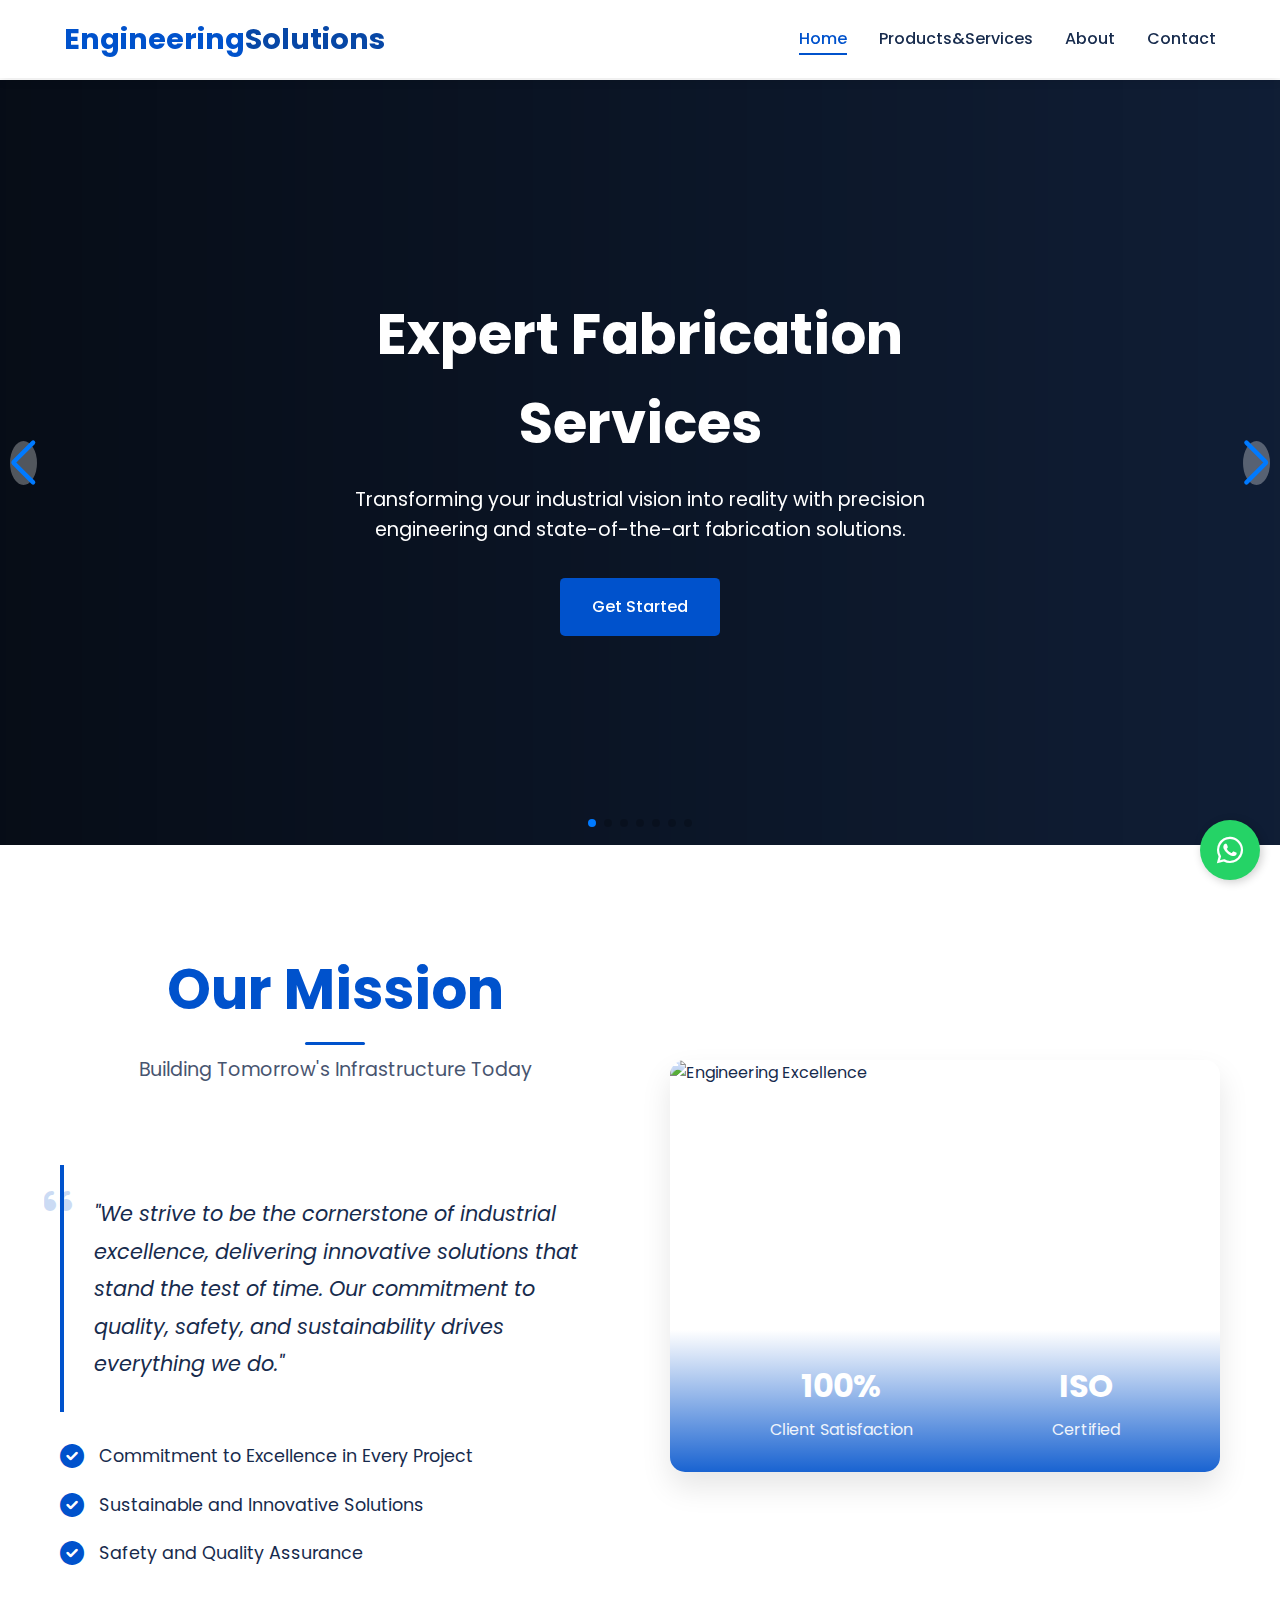
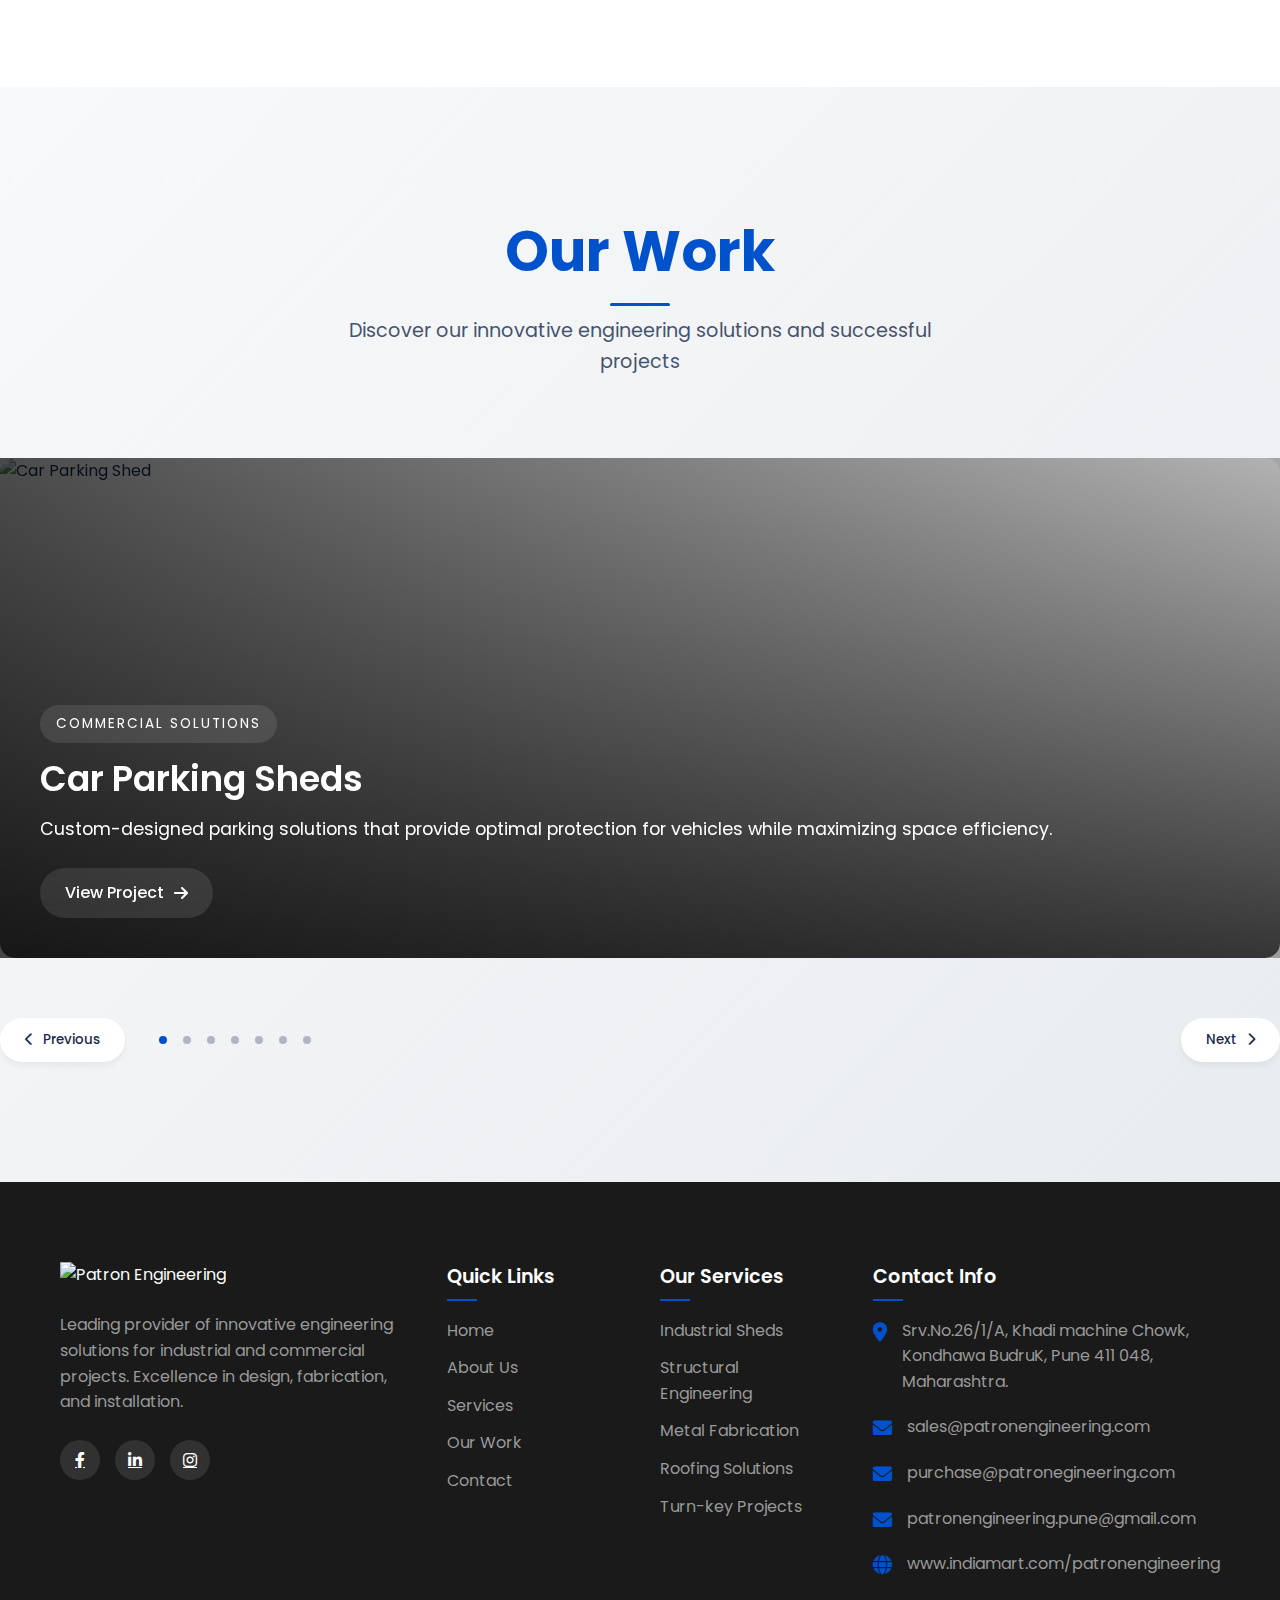
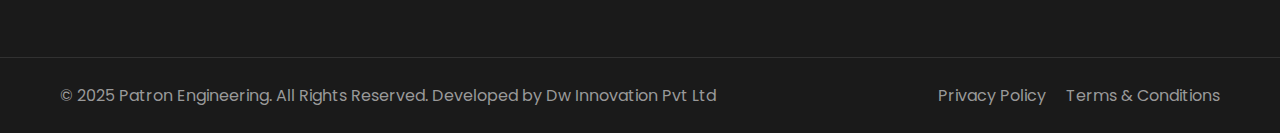
==== commit b2636054: "done" ====
--- a/index.html
+++ b/index.html
@@ -9,7 +9,9 @@
     <link rel="stylesheet" href="https://cdnjs.cloudflare.com/ajax/libs/font-awesome/6.0.0/css/all.min.css">
     <link rel="stylesheet" href="https://cdn.jsdelivr.net/npm/swiper@8/swiper-bundle.min.css">
 </head>
+
 <body>
+    
     <header>
         <nav>
             <div class="logo">
@@ -17,8 +19,8 @@
             </div>
             <ul class="nav-links">
                 <li><a href="index.html" class="active">Home</a></li>
-                <li><a href="#services">Services</a></li>
-                <li><a href="products.html">Products</a></li>
+                <!-- <li><a href="#services">Services</a></li> -->
+                <li><a href="products.html">Products&Services</a></li>
                 <li><a href="about.html">About</a></li>
                 <li><a href="contact.html">Contact</a></li>
             </ul>
@@ -250,6 +252,35 @@
             </div>
         </section>
     </main>
+     <!-- Floating WhatsApp Button -->
+     <a href="https://wa.me/yourmobilenumber" class="whatsapp-float" target="_blank">
+        <i class="fab fa-whatsapp"></i>
+    </a>
+    
+    <style>
+        .whatsapp-float {
+            position: fixed;
+            bottom: 20px;
+            right: 20px;
+            background-color: #25D366;
+            color: white;
+            z-index: 100;
+            width: 60px;
+            height: 60px;
+            display: flex;
+            align-items: center;
+            justify-content: center;
+            border-radius: 50%;
+            box-shadow: 2px 2px 10px rgba(0, 0, 0, 0.2);
+            font-size: 30px;
+            text-decoration: none;
+            /* transition: background 0.3s; */
+        }
+
+        .whatsapp-float:hover {
+            background-color: #1ebe5d;
+        }
+    </style>
 
     <footer class="footer">
         <div class="footer-top">
--- a/styles.css
+++ b/styles.css
@@ -4,6 +4,7 @@
     --white: #ffffff;
     --light-gray: #f4f5f7;
     --dark-gray: #172b4d;
+    --text-gray: #666;
 }
 
 * {
@@ -21,10 +22,13 @@
 /* Header Styles */
 header {
     position: fixed;
+    top: 0;
+    left: 0;
     width: 100%;
-    z-index: 1000;
     background: rgba(255, 255, 255, 0.95);
     box-shadow: 0 2px 10px rgba(0, 0, 0, 0.1);
+    z-index: 1000;
+    backdrop-filter: blur(10px);
 }
 
 nav {
@@ -37,9 +41,10 @@
 }
 
 .logo h1 {
-    color: var(--primary-color);
     font-size: 1.8rem;
     font-weight: 700;
+    color: var(--primary-color);
+    margin: 0;
 }
 
 .logo span {
@@ -48,25 +53,81 @@
 
 .nav-links {
     display: flex;
+    gap: 2rem;
+    margin: 0;
+    padding: 0;
     list-style: none;
-    gap: 2rem;
 }
 
 .nav-links a {
+    color: var(--dark-gray);
     text-decoration: none;
-    color: var(--dark-gray);
     font-weight: 500;
+    font-size: 1rem;
     transition: color 0.3s ease;
+    position: relative;
 }
 
 .nav-links a:hover,
 .nav-links a.active {
     color: var(--primary-color);
+}
+
+.nav-links a::after {
+    content: '';
+    position: absolute;
+    bottom: -5px;
+    left: 0;
+    width: 0;
+    height: 2px;
+    background: var(--primary-color);
+    transition: width 0.3s ease;
+}
+
+.nav-links a:hover::after,
+.nav-links a.active::after {
+    width: 100%;
 }
 
 .mobile-menu {
     display: none;
     cursor: pointer;
+    font-size: 1.5rem;
+    color: var(--dark-gray);
+}
+
+/* Mobile Navigation */
+@media (max-width: 768px) {
+    .mobile-menu {
+        display: block;
+    }
+
+    .nav-links {
+        position: fixed;
+        top: 70px;
+        left: -100%;
+        width: 100%;
+        height: calc(100vh - 70px);
+        background: rgba(255, 255, 255, 0.98);
+        flex-direction: column;
+        align-items: center;
+        padding: 2rem 0;
+        gap: 1.5rem;
+        transition: left 0.3s ease;
+        backdrop-filter: blur(10px);
+    }
+
+    .nav-links.active {
+        left: 0;
+    }
+
+    .nav-links a {
+        font-size: 1.1rem;
+    }
+
+    body.menu-open {
+        overflow: hidden;
+    }
 }
 
 /* Hero Section */
@@ -75,7 +136,7 @@
     width: 100%;
     position: relative;
     overflow: hidden;
-    margin-top: 0;
+    margin-top: 80px; /* Changed from 0 to 80px */
     background-color: var(--dark-gray);
 }
 
@@ -149,7 +210,7 @@
     color: var(--white);
     width: 50px;
     height: 50px;
-    background: rgba(0, 82, 204, 0.3);
+    background: rgba(255, 255, 255, 0.3);
     border-radius: 50%;
     transition: all 0.3s ease;
     z-index: 10;
@@ -1550,7 +1611,7 @@
 
 /* Products Page Styles */
 .products-hero {
-    height: 40vh;
+    height: 80vh;
     background: linear-gradient(rgba(0, 0, 0, 0.6), rgba(0, 0, 0, 0.6)), url('./images/banner/arc-welding-steel-construction-site.jpg');
     background-size: cover;
     background-position: center;
@@ -1559,7 +1620,7 @@
     justify-content: center;
     text-align: center;
     color: var(--white);
-    margin-top: 80px;
+    padding-top: 80px;
 }
 
 .products-hero h1 {
@@ -1584,6 +1645,7 @@
     gap: 1rem;
     margin-bottom: 3rem;
     flex-wrap: wrap;
+    padding: 0 20px;
 }
 
 .filter-btn {
@@ -1595,44 +1657,56 @@
     cursor: pointer;
     font-weight: 500;
     transition: all 0.3s ease;
+    font-size: 0.9rem;
+    box-shadow: 0 2px 5px rgba(0, 0, 0, 0.1);
 }
 
 .filter-btn:hover,
 .filter-btn.active {
     background: var(--primary-color);
     color: var(--white);
+    transform: translateY(-2px);
+    box-shadow: 0 4px 10px rgba(0, 82, 204, 0.2);
 }
 
 .products-grid {
     display: grid;
     grid-template-columns: repeat(auto-fit, minmax(300px, 1fr));
-    gap: 2rem;
-    padding: 0 20px;
+    gap: 2.5rem;
+    padding: 2rem 20px;
 }
 
 .product-card {
     background: var(--white);
-    border-radius: 15px;
+    border-radius: 12px;
     overflow: hidden;
-    box-shadow: 0 5px 15px rgba(0, 0, 0, 0.1);
-    transition: transform 0.3s ease;
+    box-shadow: 0 4px 15px rgba(0, 0, 0, 0.1);
+    transition: all 0.3s ease;
+    height: 100%;
+    display: flex;
+    flex-direction: column;
 }
 
 .product-card:hover {
     transform: translateY(-5px);
+    box-shadow: 0 8px 25px rgba(0, 0, 0, 0.15);
 }
 
 .product-image {
     position: relative;
-    height: 250px;
+    width: 100%;
+    padding-top: 75%; /* 4:3 Aspect Ratio */
     overflow: hidden;
 }
 
 .product-image img {
+    position: absolute;
+    top: 0;
+    left: 0;
     width: 100%;
     height: 100%;
     object-fit: cover;
-    transition: transform 0.3s ease;
+    transition: transform 0.5s ease;
 }
 
 .product-card:hover .product-image img {
@@ -1645,10 +1719,10 @@
     left: 0;
     width: 100%;
     height: 100%;
-    background: rgba(0, 82, 204, 0.8);
-    display: flex;
+    background: rgba(0, 82, 204, 0.85);
+    display: flex;
+    justify-content: center;
     align-items: center;
-    justify-content: center;
     opacity: 0;
     transition: opacity 0.3s ease;
 }
@@ -1657,13 +1731,54 @@
     opacity: 1;
 }
 
+.product-info {
+    padding: 1.5rem;
+    flex-grow: 1;
+    display: flex;
+    flex-direction: column;
+}
+
+.product-info h3 {
+    color: var(--dark-gray);
+    font-size: 1.2rem;
+    margin-bottom: 0.8rem;
+    font-weight: 600;
+}
+
+.product-info p {
+    color: var(--text-gray);
+    font-size: 0.95rem;
+    line-height: 1.5;
+    margin-bottom: 1rem;
+}
+
+.features {
+    list-style: none;
+    padding: 0;
+    margin-top: auto;
+}
+
+.features li {
+    display: flex;
+    align-items: center;
+    gap: 0.5rem;
+    color: var(--text-gray);
+    font-size: 0.9rem;
+    margin-bottom: 0.5rem;
+}
+
+.features li i {
+    color: var(--primary-color);
+    font-size: 0.8rem;
+}
+
 .inquiry-btn {
-    padding: 1rem 2rem;
+    padding: 0.8rem 1.5rem;
     background: var(--white);
     color: var(--primary-color);
     border: none;
-    border-radius: 30px;
-    font-weight: 600;
+    border-radius: 25px;
+    font-weight: 500;
     cursor: pointer;
     transition: all 0.3s ease;
 }
@@ -1671,105 +1786,66 @@
 .inquiry-btn:hover {
     background: var(--primary-color);
     color: var(--white);
-}
-
-.product-info {
-    padding: 1.5rem;
-}
-
-.product-info h3 {
-    font-size: 1.2rem;
-    margin-bottom: 0.5rem;
-    color: var(--dark-gray);
-}
-
-.product-info p {
-    color: #666;
-    font-size: 0.9rem;
-    margin-bottom: 1rem;
-}
-
-.features {
-    list-style: none;
-    padding: 0;
-}
-
-.features li {
-    display: flex;
-    align-items: center;
-    gap: 0.5rem;
-    color: #666;
-    font-size: 0.9rem;
-    margin-bottom: 0.5rem;
-}
-
-.features li i {
-    color: var(--primary-color);
-}
-
-.inquiry-section {
-    padding: 80px 0;
-    background: var(--white);
-}
-
-.inquiry-content {
-    max-width: 600px;
-    margin: 0 auto;
-    text-align: center;
-}
-
-.inquiry-form {
-    margin-top: 2rem;
-}
-
-.form-group {
-    margin-bottom: 1rem;
-}
-
-.form-group input,
-.form-group textarea {
-    width: 100%;
-    padding: 1rem;
-    border: 1px solid #ddd;
-    border-radius: 8px;
-    font-family: inherit;
-}
-
-.form-group textarea {
-    height: 150px;
-    resize: vertical;
-}
-
+    transform: scale(1.05);
+}
+
+/* Responsive Adjustments */
 @media (max-width: 768px) {
-    .products-hero h1 {
-        font-size: 2.5rem;
-    }
-
-    .products-hero p {
-        font-size: 1rem;
-    }
-
-    .category-filters {
-        padding: 0 20px;
-    }
-
-    .filter-btn {
-        padding: 0.6rem 1.2rem;
-        font-size: 0.9rem;
-    }
-
     .products-grid {
         grid-template-columns: repeat(auto-fit, minmax(250px, 1fr));
+        gap: 1.5rem;
+        padding: 1.5rem 15px;
+    }
+
+    .product-info {
+        padding: 1.2rem;
+    }
+
+    .product-info h3 {
+        font-size: 1.1rem;
+    }
+
+    .product-info p {
+        font-size: 0.9rem;
+    }
+
+    .features li {
+        font-size: 0.85rem;
     }
 }
 
 @media (max-width: 480px) {
-    .products-hero h1 {
-        font-size: 2rem;
-    }
-
-    .filter-btn {
-        padding: 0.5rem 1rem;
-        font-size: 0.8rem;
-    }
-}
+    .products-grid {
+        grid-template-columns: 1fr;
+        gap: 1.2rem;
+        padding: 1rem 10px;
+    }
+}
+
+/* Mobile Menu Styles */
+@media (max-width: 768px) {
+    .nav-links {
+        display: none;
+        position: absolute;
+        top: 100%;
+        left: 0;
+        width: 100%;
+        background: var(--white);
+        flex-direction: column;
+        padding: 1rem 0;
+        box-shadow: 0 2px 10px rgba(0, 0, 0, 0.1);
+        text-align: center;
+    }
+
+    .nav-links.active {
+        display: flex;
+    }
+
+    .nav-links li {
+        margin: 1rem 0;
+    }
+
+    .mobile-menu {
+        display: block;
+    }
+}
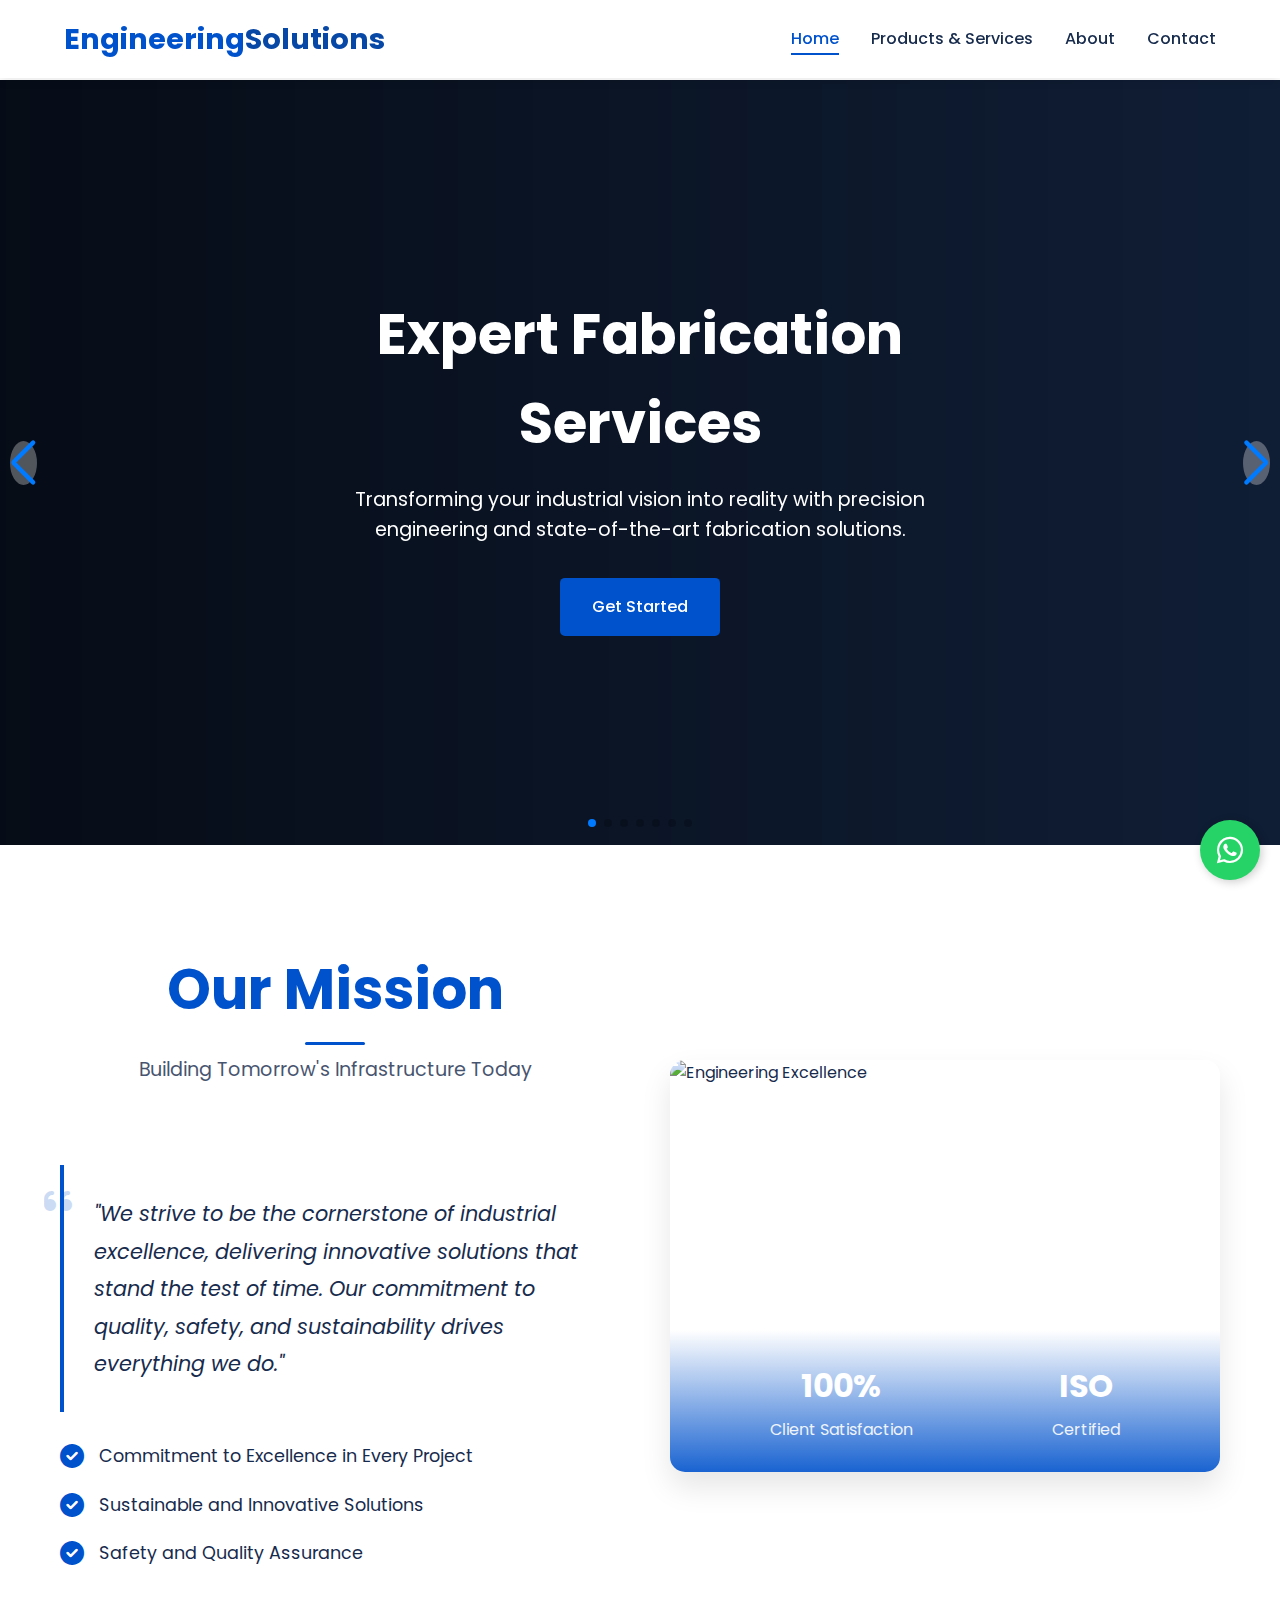
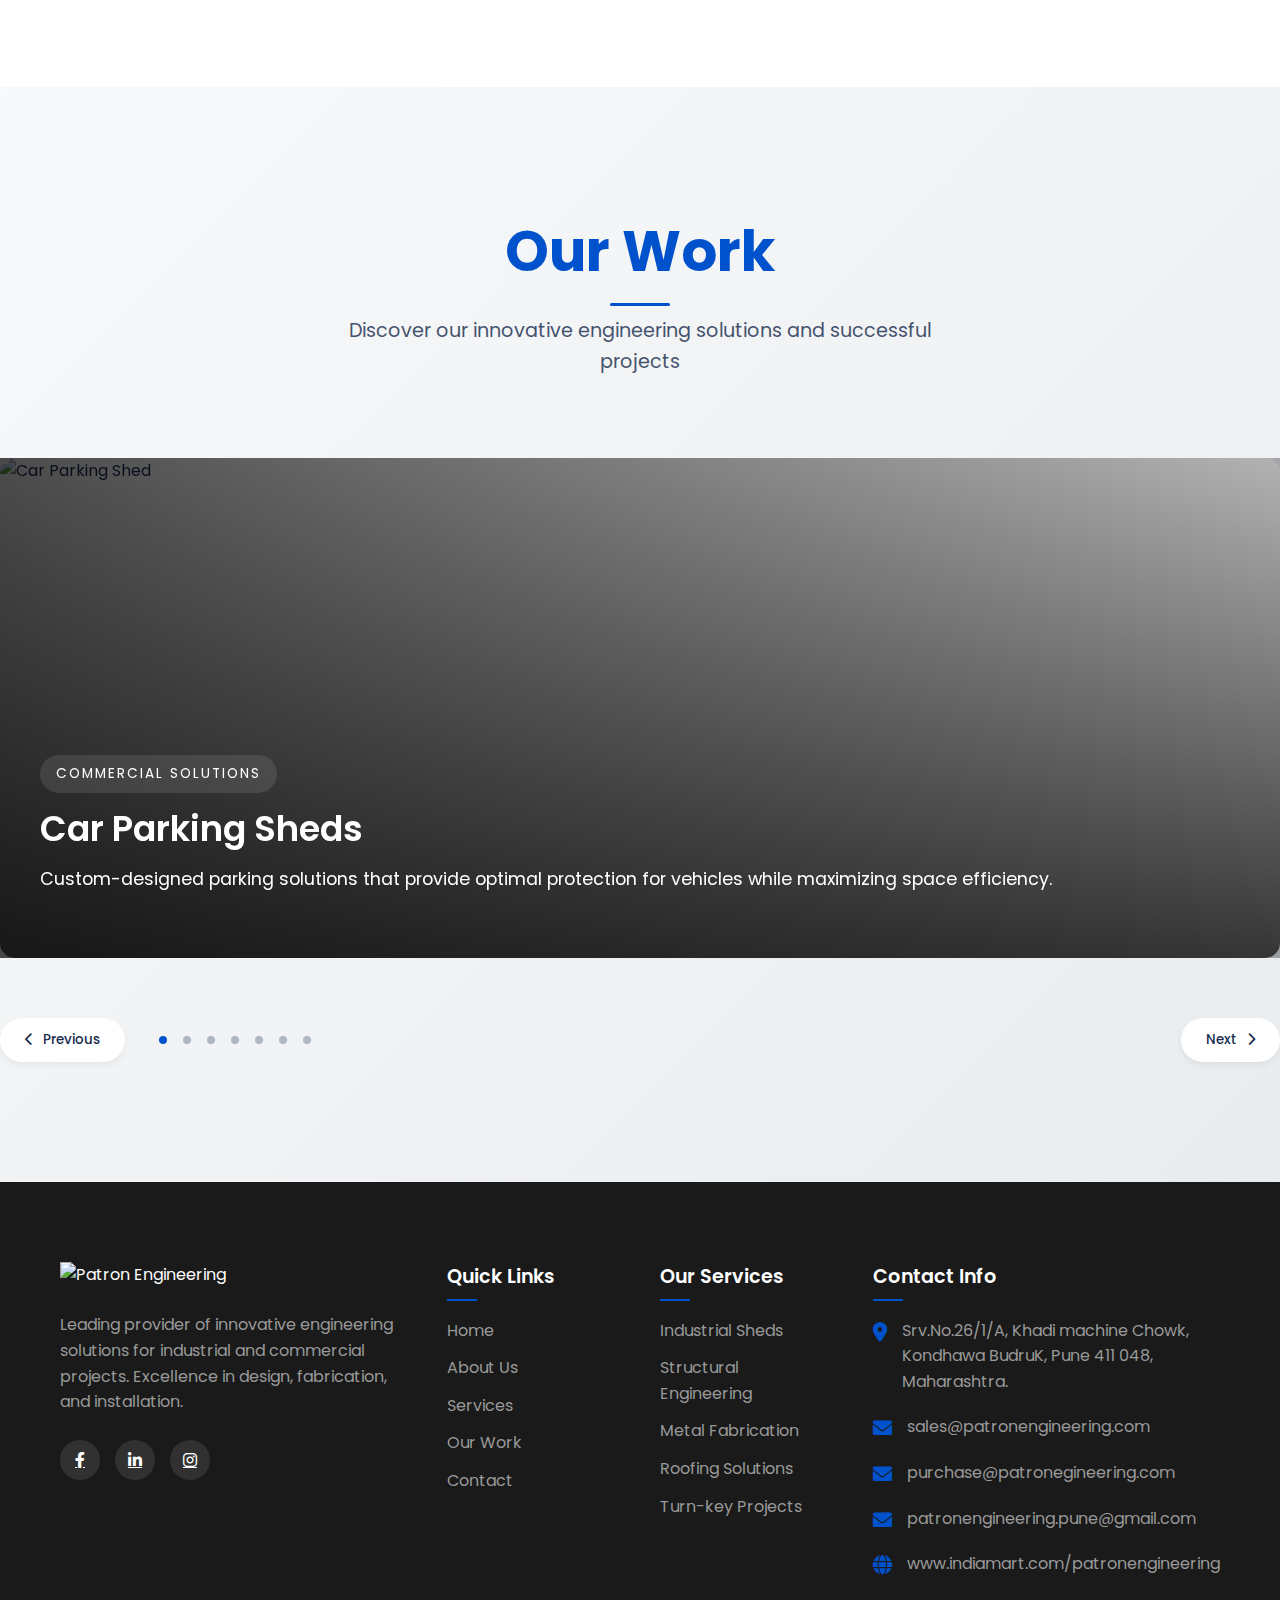
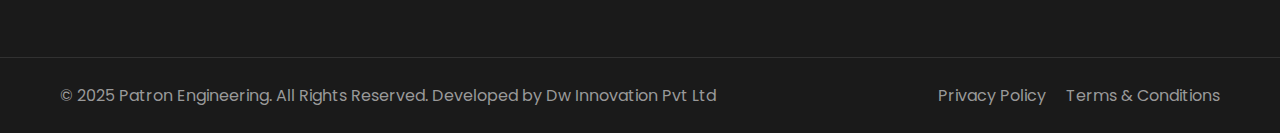
==== commit f09c6088: "done" ====
--- a/index.html
+++ b/index.html
@@ -20,7 +20,7 @@
             <ul class="nav-links">
                 <li><a href="index.html" class="active">Home</a></li>
                 <!-- <li><a href="#services">Services</a></li> -->
-                <li><a href="products.html">Products&Services</a></li>
+                <li><a href="products.html">Products & Services</a></li>
                 <li><a href="about.html">About</a></li>
                 <li><a href="contact.html">Contact</a></li>
             </ul>
@@ -38,21 +38,21 @@
                     <div class="slide-content">
                         <h2>Expert Fabrication Services</h2>
                         <p>Transforming your industrial vision into reality with precision engineering and state-of-the-art fabrication solutions.</p>
-                        <a href="#contact" class="cta-button">Get Started</a>
+                        <a href="/products.html" class="cta-button">Get Started</a>
                     </div>
                 </div>
                 <div class="swiper-slide" style="background-image: url('./images/banner/long-shot-man-working-roof.jpg');">
                     <div class="slide-content">
                         <h2>Premium Roofing Solutions</h2>
                         <p>Industry-leading roofing systems designed for durability, efficiency, and exceptional performance.</p>
-                        <a href="#products" class="cta-button">Explore Products</a>
+                        <a href="/products.html"  class="cta-button">Explore Products</a>
                     </div>
                 </div>
                 <div class="swiper-slide" style="background-image: url('./images/banner/portrait-factory-worker-protective-equipment-holding-thumbs-up-production-hall.jpg');">
                     <div class="slide-content">
                         <h2>Quality Construction </h2>
                         <p>Superior building materials engineered to meet the highest standards of quality and safety.</p>
-                        <a href="#services" class="cta-button">Our Services</a>
+                        <a href="/products.html" class="cta-button">Our Services</a>
                     </div>
                 </div>
             </div>
@@ -128,9 +128,7 @@
                                 <span class="work-category">Commercial Solutions</span>
                                 <h3>Car Parking Sheds</h3>
                                 <p>Custom-designed parking solutions that provide optimal protection for vehicles while maximizing space efficiency.</p>
-                                <a href="#" class="work-link">
-                                    View Project <i class="fas fa-arrow-right"></i>
-                                </a>
+                                
                             </div>
                         </div>
                     </div>
@@ -145,9 +143,7 @@
                                 <span class="work-category">Ventilation Systems</span>
                                 <h3>Industrial Ventilation</h3>
                                 <p>State-of-the-art ventilation solutions designed for optimal air circulation and energy efficiency.</p>
-                                <a href="#" class="work-link">
-                                    View Project <i class="fas fa-arrow-right"></i>
-                                </a>
+                                
                             </div>
                         </div>
                     </div>
@@ -162,9 +158,7 @@
                                 <span class="work-category">Turn-key Solutions</span>
                                 <h3>Prefabricated Structures</h3>
                                 <p>End-to-end construction solutions with modern prefabrication techniques for rapid deployment.</p>
-                                <a href="#" class="work-link">
-                                    View Project <i class="fas fa-arrow-right"></i>
-                                </a>
+                                
                             </div>
                         </div>
                     </div>
@@ -179,9 +173,7 @@
                                 <span class="work-category">Industrial Infrastructure</span>
                                 <h3>Industrial Sheds</h3>
                                 <p>Custom-engineered industrial sheds designed for maximum durability and operational efficiency.</p>
-                                <a href="#" class="work-link">
-                                    View Project <i class="fas fa-arrow-right"></i>
-                                </a>
+                                
                             </div>
                         </div>
                     </div>
@@ -196,9 +188,7 @@
                                 <span class="work-category">Roofing Solutions</span>
                                 <h3>FRP Roofing Systems</h3>
                                 <p>High-quality color-coated roofing sheets that combine aesthetics with superior weather protection.</p>
-                                <a href="#" class="work-link">
-                                    View Project <i class="fas fa-arrow-right"></i>
-                                </a>
+                                
                             </div>
                         </div>
                     </div>
@@ -213,9 +203,7 @@
                                 <span class="work-category">Metal Works</span>
                                 <h3>Custom Fabrication</h3>
                                 <p>Precision metal fabrication services tailored to meet specific industrial requirements.</p>
-                                <a href="#" class="work-link">
-                                    View Project <i class="fas fa-arrow-right"></i>
-                                </a>
+                                
                             </div>
                         </div>
                     </div>
@@ -230,9 +218,7 @@
                                 <span class="work-category">Structural Engineering</span>
                                 <h3>Steel Structures</h3>
                                 <p>Engineered steel structures designed for strength, stability, and long-term performance.</p>
-                                <a href="#" class="work-link">
-                                    View Project <i class="fas fa-arrow-right"></i>
-                                </a>
+                                
                             </div>
                         </div>
                     </div>
--- a/styles.css
+++ b/styles.css
@@ -1612,7 +1612,7 @@
 /* Products Page Styles */
 .products-hero {
     height: 80vh;
-    background: linear-gradient(rgba(0, 0, 0, 0.6), rgba(0, 0, 0, 0.6)), url('./images/banner/arc-welding-steel-construction-site.jpg');
+    background: linear-gradient(rgba(0, 0, 0, 0.6), rgba(0, 0, 0, 0.6)), url('./images/products/factory-workers-walking-through-large-production-hall-having-conversation.jpg');
     background-size: cover;
     background-position: center;
     display: flex;
